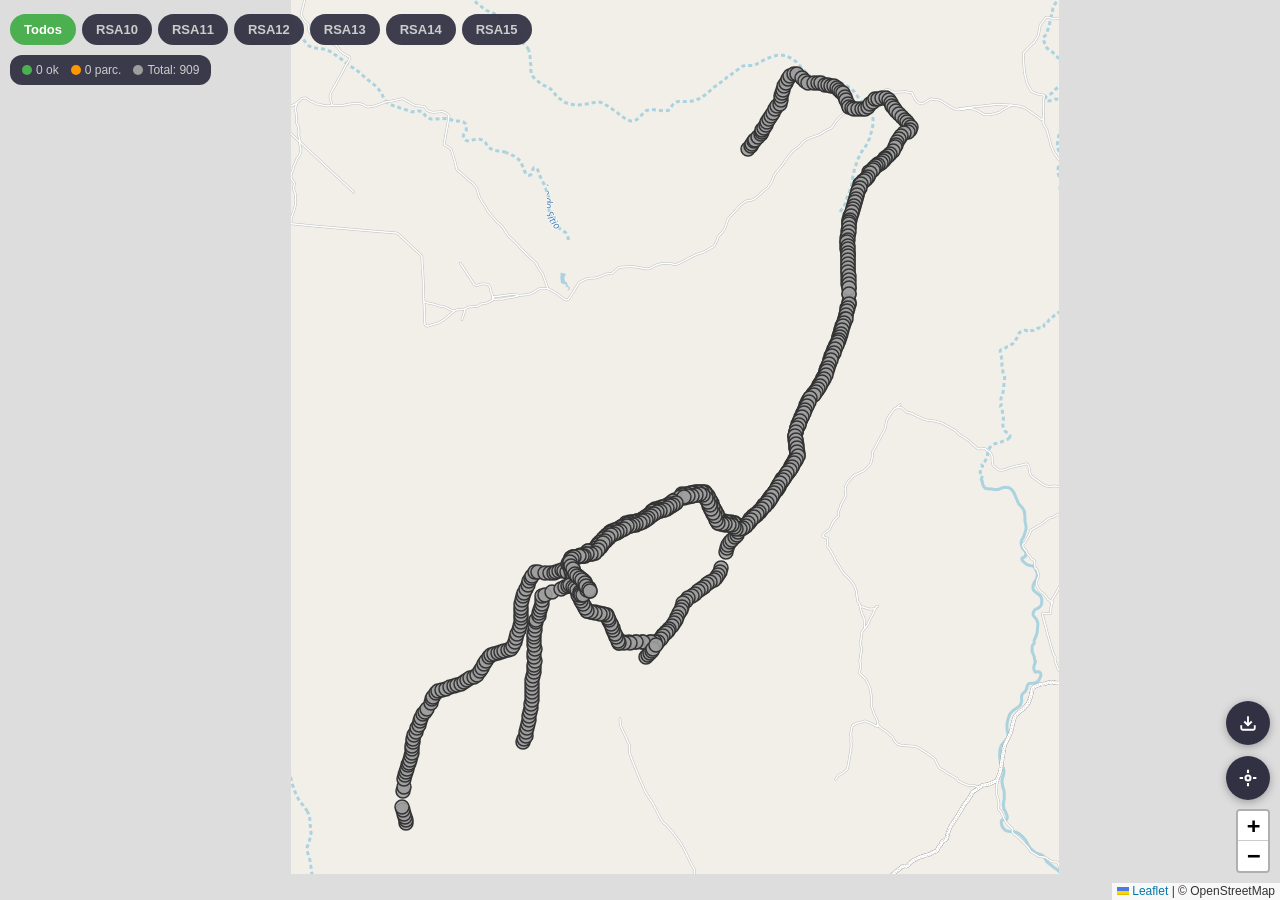
==== index.html @ 2783002f "App de apontamento GAS1 - PWA offline 909 postes com atividades 8.12, mapa offline com Leaflet, pers" ====
<!DOCTYPE html>
<html lang="pt-BR">
<head>
  <meta charset="UTF-8">
  <meta name="viewport" content="width=device-width, initial-scale=1.0, maximum-scale=1.0, user-scalable=no">
  <meta name="apple-mobile-web-app-capable" content="yes">
  <meta name="apple-mobile-web-app-status-bar-style" content="black-translucent">
  <meta name="theme-color" content="#1a1a2e">
  <title>Apontamento GAS1</title>
  <link rel="manifest" href="manifest.json">
  <link rel="icon" href="icons/icon-192.png">
  <link rel="apple-touch-icon" href="icons/icon-192.png">
  <link rel="stylesheet" href="lib/leaflet.css">
  <link rel="stylesheet" href="css/app.css">
</head>
<body>

  <!-- Splash -->
  <div id="splash">
    <h1>Apontamento GAS1</h1>
    <p>Carregando mapa e dados...</p>
  </div>

  <!-- Mapa -->
  <div id="map"></div>

  <!-- Filtros por Parque -->
  <div id="filter-bar"></div>

  <!-- Estatisticas -->
  <div id="stats-bar">
    <div class="stat-item">
      <span class="stat-dot green"></span>
      <span><span id="stats-completed">0</span> ok</span>
    </div>
    <div class="stat-item">
      <span class="stat-dot orange"></span>
      <span><span id="stats-partial">0</span> parc.</span>
    </div>
    <div class="stat-item">
      <span class="stat-dot gray"></span>
      <span>Total: <span id="stats-total">0</span></span>
    </div>
  </div>

  <!-- Botao GPS -->
  <button id="btn-gps" title="Minha localizacao">
    <svg width="20" height="20" viewBox="0 0 24 24" fill="none" stroke="currentColor" stroke-width="2.5">
      <circle cx="12" cy="12" r="3"/>
      <path d="M12 2v4M12 18v4M2 12h4M18 12h4"/>
    </svg>
  </button>

  <!-- Botao Exportar -->
  <button id="btn-export" title="Exportar CSV">
    <svg width="18" height="18" viewBox="0 0 24 24" fill="none" stroke="currentColor" stroke-width="2.5">
      <path d="M21 15v4a2 2 0 0 1-2 2H5a2 2 0 0 1-2-2v-4"/>
      <polyline points="7 10 12 15 17 10"/>
      <line x1="12" y1="15" x2="12" y2="3"/>
    </svg>
  </button>

  <!-- Overlay -->
  <div id="panel-overlay"></div>

  <!-- Painel do Poste -->
  <div id="pole-panel">
    <div class="panel-handle"></div>
    <div class="panel-header">
      <h2 id="pole-title">-</h2>
      <button id="btn-close-panel">&times;</button>
    </div>

    <div class="pole-info">
      <div class="pole-info-item">
        <span class="pole-info-label">Parque</span>
        <span class="pole-info-value" id="pole-parque">-</span>
      </div>
      <div class="pole-info-item">
        <span class="pole-info-label">Barramento</span>
        <span class="pole-info-value" id="pole-barramento">-</span>
      </div>
      <div class="pole-info-item">
        <span class="pole-info-label">Topologia</span>
        <span class="pole-info-value" id="pole-topologia">-</span>
      </div>
      <div class="pole-info-item">
        <span class="pole-info-label">Ancoragem</span>
        <span class="pole-info-value" id="pole-ancoragem">-</span>
      </div>
      <div class="pole-info-item">
        <span class="pole-info-label">Posicao</span>
        <span class="pole-info-value" id="pole-posicao">-</span>
      </div>
      <div class="pole-info-item">
        <span class="pole-info-label">Altura</span>
        <span class="pole-info-value" id="pole-altura">-</span>
      </div>
      <div class="pole-info-item">
        <span class="pole-info-label">Esforco</span>
        <span class="pole-info-value" id="pole-esforco">-</span>
      </div>
    </div>

    <div class="activities-header">Atividades 8.12</div>
    <div id="activities-list"></div>
    <button id="btn-save-panel" style="display:none">Salvar Apontamento</button>
  </div>

  <!-- Scripts -->
  <script src="lib/leaflet.js"></script>
  <script src="js/poles.js"></script>
  <script src="js/db.js"></script>
  <script src="js/map.js"></script>
  <script src="js/ui.js"></script>
  <script src="js/app.js"></script>
</body>
</html>
---- lib/leaflet.css ----
/* required styles */

.leaflet-pane,
.leaflet-tile,
.leaflet-marker-icon,
.leaflet-marker-shadow,
.leaflet-tile-container,
.leaflet-pane > svg,
.leaflet-pane > canvas,
.leaflet-zoom-box,
.leaflet-image-layer,
.leaflet-layer {
	position: absolute;
	left: 0;
	top: 0;
	}
.leaflet-container {
	overflow: hidden;
	}
.leaflet-tile,
.leaflet-marker-icon,
.leaflet-marker-shadow {
	-webkit-user-select: none;
	   -moz-user-select: none;
	        user-select: none;
	  -webkit-user-drag: none;
	}
/* Prevents IE11 from highlighting tiles in blue */
.leaflet-tile::selection {
	background: transparent;
}
/* Safari renders non-retina tile on retina better with this, but Chrome is worse */
.leaflet-safari .leaflet-tile {
	image-rendering: -webkit-optimize-contrast;
	}
/* hack that prevents hw layers "stretching" when loading new tiles */
.leaflet-safari .leaflet-tile-container {
	width: 1600px;
	height: 1600px;
	-webkit-transform-origin: 0 0;
	}
.leaflet-marker-icon,
.leaflet-marker-shadow {
	display: block;
	}
/* .leaflet-container svg: reset svg max-width decleration shipped in Joomla! (joomla.org) 3.x */
/* .leaflet-container img: map is broken in FF if you have max-width: 100% on tiles */
.leaflet-container .leaflet-overlay-pane svg {
	max-width: none !important;
	max-height: none !important;
	}
.leaflet-container .leaflet-marker-pane img,
.leaflet-container .leaflet-shadow-pane img,
.leaflet-container .leaflet-tile-pane img,
.leaflet-container img.leaflet-image-layer,
.leaflet-container .leaflet-tile {
	max-width: none !important;
	max-height: none !important;
	width: auto;
	padding: 0;
	}

.leaflet-container img.leaflet-tile {
	/* See: https://bugs.chromium.org/p/chromium/issues/detail?id=600120 */
	mix-blend-mode: plus-lighter;
}

.leaflet-container.leaflet-touch-zoom {
	-ms-touch-action: pan-x pan-y;
	touch-action: pan-x pan-y;
	}
.leaflet-container.leaflet-touch-drag {
	-ms-touch-action: pinch-zoom;
	/* Fallback for FF which doesn't support pinch-zoom */
	touch-action: none;
	touch-action: pinch-zoom;
}
.leaflet-container.leaflet-touch-drag.leaflet-touch-zoom {
	-ms-touch-action: none;
	touch-action: none;
}
.leaflet-container {
	-webkit-tap-highlight-color: transparent;
}
.leaflet-container a {
	-webkit-tap-highlight-color: rgba(51, 181, 229, 0.4);
}
.leaflet-tile {
	filter: inherit;
	visibility: hidden;
	}
.leaflet-tile-loaded {
	visibility: inherit;
	}
.leaflet-zoom-box {
	width: 0;
	height: 0;
	-moz-box-sizing: border-box;
	     box-sizing: border-box;
	z-index: 800;
	}
/* workaround for https://bugzilla.mozilla.org/show_bug.cgi?id=888319 */
.leaflet-overlay-pane svg {
	-moz-user-select: none;
	}

.leaflet-pane         { z-index: 400; }

.leaflet-tile-pane    { z-index: 200; }
.leaflet-overlay-pane { z-index: 400; }
.leaflet-shadow-pane  { z-index: 500; }
.leaflet-marker-pane  { z-index: 600; }
.leaflet-tooltip-pane   { z-index: 650; }
.leaflet-popup-pane   { z-index: 700; }

.leaflet-map-pane canvas { z-index: 100; }
.leaflet-map-pane svg    { z-index: 200; }

.leaflet-vml-shape {
	width: 1px;
	height: 1px;
	}
.lvml {
	behavior: url(#default#VML);
	display: inline-block;
	position: absolute;
	}


/* control positioning */

.leaflet-control {
	position: relative;
	z-index: 800;
	pointer-events: visiblePainted; /* IE 9-10 doesn't have auto */
	pointer-events: auto;
	}
.leaflet-top,
.leaflet-bottom {
	position: absolute;
	z-index: 1000;
	pointer-events: none;
	}
.leaflet-top {
	top: 0;
	}
.leaflet-right {
	right: 0;
	}
.leaflet-bottom {
	bottom: 0;
	}
.leaflet-left {
	left: 0;
	}
.leaflet-control {
	float: left;
	clear: both;
	}
.leaflet-right .leaflet-control {
	float: right;
	}
.leaflet-top .leaflet-control {
	margin-top: 10px;
	}
.leaflet-bottom .leaflet-control {
	margin-bottom: 10px;
	}
.leaflet-left .leaflet-control {
	margin-left: 10px;
	}
.leaflet-right .leaflet-control {
	margin-right: 10px;
	}


/* zoom and fade animations */

.leaflet-fade-anim .leaflet-popup {
	opacity: 0;
	-webkit-transition: opacity 0.2s linear;
	   -moz-transition: opacity 0.2s linear;
	        transition: opacity 0.2s linear;
	}
.leaflet-fade-anim .leaflet-map-pane .leaflet-popup {
	opacity: 1;
	}
.leaflet-zoom-animated {
	-webkit-transform-origin: 0 0;
	    -ms-transform-origin: 0 0;
	        transform-origin: 0 0;
	}
svg.leaflet-zoom-animated {
	will-change: transform;
}

.leaflet-zoom-anim .leaflet-zoom-animated {
	-webkit-transition: -webkit-transform 0.25s cubic-bezier(0,0,0.25,1);
	   -moz-transition:    -moz-transform 0.25s cubic-bezier(0,0,0.25,1);
	        transition:         transform 0.25s cubic-bezier(0,0,0.25,1);
	}
.leaflet-zoom-anim .leaflet-tile,
.leaflet-pan-anim .leaflet-tile {
	-webkit-transition: none;
	   -moz-transition: none;
	        transition: none;
	}

.leaflet-zoom-anim .leaflet-zoom-hide {
	visibility: hidden;
	}


/* cursors */

.leaflet-interactive {
	cursor: pointer;
	}
.leaflet-grab {
	cursor: -webkit-grab;
	cursor:    -moz-grab;
	cursor:         grab;
	}
.leaflet-crosshair,
.leaflet-crosshair .leaflet-interactive {
	cursor: crosshair;
	}
.leaflet-popup-pane,
.leaflet-control {
	cursor: auto;
	}
.leaflet-dragging .leaflet-grab,
.leaflet-dragging .leaflet-grab .leaflet-interactive,
.leaflet-dragging .leaflet-marker-draggable {
	cursor: move;
	cursor: -webkit-grabbing;
	cursor:    -moz-grabbing;
	cursor:         grabbing;
	}

/* marker & overlays interactivity */
.leaflet-marker-icon,
.leaflet-marker-shadow,
.leaflet-image-layer,
.leaflet-pane > svg path,
.leaflet-tile-container {
	pointer-events: none;
	}

.leaflet-marker-icon.leaflet-interactive,
.leaflet-image-layer.leaflet-interactive,
.leaflet-pane > svg path.leaflet-interactive,
svg.leaflet-image-layer.leaflet-interactive path {
	pointer-events: visiblePainted; /* IE 9-10 doesn't have auto */
	pointer-events: auto;
	}

/* visual tweaks */

.leaflet-container {
	background: #ddd;
	outline-offset: 1px;
	}
.leaflet-container a {
	color: #0078A8;
	}
.leaflet-zoom-box {
	border: 2px dotted #38f;
	background: rgba(255,255,255,0.5);
	}


/* general typography */
.leaflet-container {
	font-family: "Helvetica Neue", Arial, Helvetica, sans-serif;
	font-size: 12px;
	font-size: 0.75rem;
	line-height: 1.5;
	}


/* general toolbar styles */

.leaflet-bar {
	box-shadow: 0 1px 5px rgba(0,0,0,0.65);
	border-radius: 4px;
	}
.leaflet-bar a {
	background-color: #fff;
	border-bottom: 1px solid #ccc;
	width: 26px;
	height: 26px;
	line-height: 26px;
	display: block;
	text-align: center;
	text-decoration: none;
	color: black;
	}
.leaflet-bar a,
.leaflet-control-layers-toggle {
	background-position: 50% 50%;
	background-repeat: no-repeat;
	display: block;
	}
.leaflet-bar a:hover,
.leaflet-bar a:focus {
	background-color: #f4f4f4;
	}
.leaflet-bar a:first-child {
	border-top-left-radius: 4px;
	border-top-right-radius: 4px;
	}
.leaflet-bar a:last-child {
	border-bottom-left-radius: 4px;
	border-bottom-right-radius: 4px;
	border-bottom: none;
	}
.leaflet-bar a.leaflet-disabled {
	cursor: default;
	background-color: #f4f4f4;
	color: #bbb;
	}

.leaflet-touch .leaflet-bar a {
	width: 30px;
	height: 30px;
	line-height: 30px;
	}
.leaflet-touch .leaflet-bar a:first-child {
	border-top-left-radius: 2px;
	border-top-right-radius: 2px;
	}
.leaflet-touch .leaflet-bar a:last-child {
	border-bottom-left-radius: 2px;
	border-bottom-right-radius: 2px;
	}

/* zoom control */

.leaflet-control-zoom-in,
.leaflet-control-zoom-out {
	font: bold 18px 'Lucida Console', Monaco, monospace;
	text-indent: 1px;
	}

.leaflet-touch .leaflet-control-zoom-in, .leaflet-touch .leaflet-control-zoom-out  {
	font-size: 22px;
	}


/* layers control */

.leaflet-control-layers {
	box-shadow: 0 1px 5px rgba(0,0,0,0.4);
	background: #fff;
	border-radius: 5px;
	}
.leaflet-control-layers-toggle {
	background-image: url(images/layers.png);
	width: 36px;
	height: 36px;
	}
.leaflet-retina .leaflet-control-layers-toggle {
	background-image: url(images/layers-2x.png);
	background-size: 26px 26px;
	}
.leaflet-touch .leaflet-control-layers-toggle {
	width: 44px;
	height: 44px;
	}
.leaflet-control-layers .leaflet-control-layers-list,
.leaflet-control-layers-expanded .leaflet-control-layers-toggle {
	display: none;
	}
.leaflet-control-layers-expanded .leaflet-control-layers-list {
	display: block;
	position: relative;
	}
.leaflet-control-layers-expanded {
	padding: 6px 10px 6px 6px;
	color: #333;
	background: #fff;
	}
.leaflet-control-layers-scrollbar {
	overflow-y: scroll;
	overflow-x: hidden;
	padding-right: 5px;
	}
.leaflet-control-layers-selector {
	margin-top: 2px;
	position: relative;
	top: 1px;
	}
.leaflet-control-layers label {
	display: block;
	font-size: 13px;
	font-size: 1.08333em;
	}
.leaflet-control-layers-separator {
	height: 0;
	border-top: 1px solid #ddd;
	margin: 5px -10px 5px -6px;
	}

/* Default icon URLs */
.leaflet-default-icon-path { /* used only in path-guessing heuristic, see L.Icon.Default */
	background-image: url(images/marker-icon.png);
	}


/* attribution and scale controls */

.leaflet-container .leaflet-control-attribution {
	background: #fff;
	background: rgba(255, 255, 255, 0.8);
	margin: 0;
	}
.leaflet-control-attribution,
.leaflet-control-scale-line {
	padding: 0 5px;
	color: #333;
	line-height: 1.4;
	}
.leaflet-control-attribution a {
	text-decoration: none;
	}
.leaflet-control-attribution a:hover,
.leaflet-control-attribution a:focus {
	text-decoration: underline;
	}
.leaflet-attribution-flag {
	display: inline !important;
	vertical-align: baseline !important;
	width: 1em;
	height: 0.6669em;
	}
.leaflet-left .leaflet-control-scale {
	margin-left: 5px;
	}
.leaflet-bottom .leaflet-control-scale {
	margin-bottom: 5px;
	}
.leaflet-control-scale-line {
	border: 2px solid #777;
	border-top: none;
	line-height: 1.1;
	padding: 2px 5px 1px;
	white-space: nowrap;
	-moz-box-sizing: border-box;
	     box-sizing: border-box;
	background: rgba(255, 255, 255, 0.8);
	text-shadow: 1px 1px #fff;
	}
.leaflet-control-scale-line:not(:first-child) {
	border-top: 2px solid #777;
	border-bottom: none;
	margin-top: -2px;
	}
.leaflet-control-scale-line:not(:first-child):not(:last-child) {
	border-bottom: 2px solid #777;
	}

.leaflet-touch .leaflet-control-attribution,
.leaflet-touch .leaflet-control-layers,
.leaflet-touch .leaflet-bar {
	box-shadow: none;
	}
.leaflet-touch .leaflet-control-layers,
.leaflet-touch .leaflet-bar {
	border: 2px solid rgba(0,0,0,0.2);
	background-clip: padding-box;
	}


/* popup */

.leaflet-popup {
	position: absolute;
	text-align: center;
	margin-bottom: 20px;
	}
.leaflet-popup-content-wrapper {
	padding: 1px;
	text-align: left;
	border-radius: 12px;
	}
.leaflet-popup-content {
	margin: 13px 24px 13px 20px;
	line-height: 1.3;
	font-size: 13px;
	font-size: 1.08333em;
	min-height: 1px;
	}
.leaflet-popup-content p {
	margin: 17px 0;
	margin: 1.3em 0;
	}
.leaflet-popup-tip-container {
	width: 40px;
	height: 20px;
	position: absolute;
	left: 50%;
	margin-top: -1px;
	margin-left: -20px;
	overflow: hidden;
	pointer-events: none;
	}
.leaflet-popup-tip {
	width: 17px;
	height: 17px;
	padding: 1px;

	margin: -10px auto 0;
	pointer-events: auto;

	-webkit-transform: rotate(45deg);
	   -moz-transform: rotate(45deg);
	    -ms-transform: rotate(45deg);
	        transform: rotate(45deg);
	}
.leaflet-popup-content-wrapper,
.leaflet-popup-tip {
	background: white;
	color: #333;
	box-shadow: 0 3px 14px rgba(0,0,0,0.4);
	}
.leaflet-container a.leaflet-popup-close-button {
	position: absolute;
	top: 0;
	right: 0;
	border: none;
	text-align: center;
	width: 24px;
	height: 24px;
	font: 16px/24px Tahoma, Verdana, sans-serif;
	color: #757575;
	text-decoration: none;
	background: transparent;
	}
.leaflet-container a.leaflet-popup-close-button:hover,
.leaflet-container a.leaflet-popup-close-button:focus {
	color: #585858;
	}
.leaflet-popup-scrolled {
	overflow: auto;
	}

.leaflet-oldie .leaflet-popup-content-wrapper {
	-ms-zoom: 1;
	}
.leaflet-oldie .leaflet-popup-tip {
	width: 24px;
	margin: 0 auto;

	-ms-filter: "progid:DXImageTransform.Microsoft.Matrix(M11=0.70710678, M12=0.70710678, M21=-0.70710678, M22=0.70710678)";
	filter: progid:DXImageTransform.Microsoft.Matrix(M11=0.70710678, M12=0.70710678, M21=-0.70710678, M22=0.70710678);
	}

.leaflet-oldie .leaflet-control-zoom,
.leaflet-oldie .leaflet-control-layers,
.leaflet-oldie .leaflet-popup-content-wrapper,
.leaflet-oldie .leaflet-popup-tip {
	border: 1px solid #999;
	}


/* div icon */

.leaflet-div-icon {
	background: #fff;
	border: 1px solid #666;
	}


/* Tooltip */
/* Base styles for the element that has a tooltip */
.leaflet-tooltip {
	position: absolute;
	padding: 6px;
	background-color: #fff;
	border: 1px solid #fff;
	border-radius: 3px;
	color: #222;
	white-space: nowrap;
	-webkit-user-select: none;
	-moz-user-select: none;
	-ms-user-select: none;
	user-select: none;
	pointer-events: none;
	box-shadow: 0 1px 3px rgba(0,0,0,0.4);
	}
.leaflet-tooltip.leaflet-interactive {
	cursor: pointer;
	pointer-events: auto;
	}
.leaflet-tooltip-top:before,
.leaflet-tooltip-bottom:before,
.leaflet-tooltip-left:before,
.leaflet-tooltip-right:before {
	position: absolute;
	pointer-events: none;
	border: 6px solid transparent;
	background: transparent;
	content: "";
	}

/* Directions */

.leaflet-tooltip-bottom {
	margin-top: 6px;
}
.leaflet-tooltip-top {
	margin-top: -6px;
}
.leaflet-tooltip-bottom:before,
.leaflet-tooltip-top:before {
	left: 50%;
	margin-left: -6px;
	}
.leaflet-tooltip-top:before {
	bottom: 0;
	margin-bottom: -12px;
	border-top-color: #fff;
	}
.leaflet-tooltip-bottom:before {
	top: 0;
	margin-top: -12px;
	margin-left: -6px;
	border-bottom-color: #fff;
	}
.leaflet-tooltip-left {
	margin-left: -6px;
}
.leaflet-tooltip-right {
	margin-left: 6px;
}
.leaflet-tooltip-left:before,
.leaflet-tooltip-right:before {
	top: 50%;
	margin-top: -6px;
	}
.leaflet-tooltip-left:before {
	right: 0;
	margin-right: -12px;
	border-left-color: #fff;
	}
.leaflet-tooltip-right:before {
	left: 0;
	margin-left: -12px;
	border-right-color: #fff;
	}

/* Printing */

@media print {
	/* Prevent printers from removing background-images of controls. */
	.leaflet-control {
		-webkit-print-color-adjust: exact;
		print-color-adjust: exact;
		}
	}
---- css/app.css ----
/* ===== RESET & BASE ===== */
* {
  margin: 0;
  padding: 0;
  box-sizing: border-box;
  -webkit-tap-highlight-color: transparent;
}

html, body {
  height: 100%;
  width: 100%;
  overflow: hidden;
  font-family: -apple-system, BlinkMacSystemFont, 'Segoe UI', Roboto, sans-serif;
  font-size: 16px;
  color: #222;
  background: #1a1a2e;
}

/* ===== SPLASH ===== */
#splash {
  position: fixed;
  top: 0; left: 0; right: 0; bottom: 0;
  background: #1a1a2e;
  display: flex;
  flex-direction: column;
  align-items: center;
  justify-content: center;
  z-index: 9999;
  transition: opacity 0.3s;
}

#splash h1 {
  color: #fff;
  font-size: 22px;
  margin-bottom: 8px;
}

#splash p {
  color: #aaa;
  font-size: 14px;
}

/* ===== MAPA ===== */
#map {
  position: absolute;
  top: 0; left: 0; right: 0; bottom: 0;
  z-index: 1;
}

/* ===== BARRA DE FILTROS ===== */
#filter-bar {
  position: fixed;
  top: 10px;
  left: 10px;
  right: 10px;
  z-index: 1000;
  display: flex;
  gap: 6px;
  overflow-x: auto;
  padding: 4px 0;
  -webkit-overflow-scrolling: touch;
  scrollbar-width: none;
}

#filter-bar::-webkit-scrollbar {
  display: none;
}

.filter-btn {
  flex-shrink: 0;
  padding: 8px 14px;
  border: none;
  border-radius: 20px;
  background: rgba(30, 30, 50, 0.85);
  color: #ccc;
  font-size: 13px;
  font-weight: 600;
  cursor: pointer;
  backdrop-filter: blur(4px);
  transition: all 0.2s;
}

.filter-btn.active {
  background: #4CAF50;
  color: #fff;
}

/* ===== STATS ===== */
#stats-bar {
  position: fixed;
  top: 55px;
  left: 10px;
  z-index: 1000;
  background: rgba(30, 30, 50, 0.85);
  backdrop-filter: blur(4px);
  border-radius: 12px;
  padding: 8px 12px;
  display: flex;
  gap: 12px;
  font-size: 12px;
  color: #ccc;
}

.stat-item {
  display: flex;
  align-items: center;
  gap: 4px;
}

.stat-dot {
  width: 10px;
  height: 10px;
  border-radius: 50%;
  display: inline-block;
}

.stat-dot.green { background: #4CAF50; }
.stat-dot.orange { background: #FF9800; }
.stat-dot.gray { background: #9E9E9E; }

/* ===== BOTOES FLUTUANTES ===== */
#btn-gps, #btn-export {
  position: fixed;
  z-index: 1000;
  width: 44px;
  height: 44px;
  border: none;
  border-radius: 50%;
  background: rgba(30, 30, 50, 0.9);
  color: #fff;
  font-size: 20px;
  cursor: pointer;
  display: flex;
  align-items: center;
  justify-content: center;
  box-shadow: 0 2px 8px rgba(0,0,0,0.3);
}

#btn-gps {
  bottom: 100px;
  right: 10px;
}

#btn-export {
  bottom: 155px;
  right: 10px;
  font-size: 16px;
}

/* ===== OVERLAY ===== */
#panel-overlay {
  position: fixed;
  top: 0; left: 0; right: 0; bottom: 0;
  background: rgba(0,0,0,0.4);
  z-index: 1500;
  opacity: 0;
  pointer-events: none;
  transition: opacity 0.3s;
}

#panel-overlay.visible {
  opacity: 1;
  pointer-events: auto;
}

/* ===== PAINEL DO POSTE ===== */
#pole-panel {
  position: fixed;
  bottom: 0;
  left: 0;
  right: 0;
  max-height: 80vh;
  z-index: 2000;
  background: #fff;
  border-radius: 20px 20px 0 0;
  transform: translateY(100%);
  transition: transform 0.3s ease;
  overflow-y: auto;
  -webkit-overflow-scrolling: touch;
}

#pole-panel.visible {
  transform: translateY(0);
}

/* Handle do painel */
.panel-handle {
  width: 40px;
  height: 4px;
  background: #ddd;
  border-radius: 2px;
  margin: 10px auto;
}

/* Header do painel */
.panel-header {
  padding: 4px 16px 12px;
  border-bottom: 1px solid #eee;
  display: flex;
  justify-content: space-between;
  align-items: center;
}

.panel-header h2 {
  font-size: 20px;
  color: #1a1a2e;
}

#btn-close-panel {
  width: 36px;
  height: 36px;
  border: none;
  border-radius: 50%;
  background: #f0f0f0;
  font-size: 18px;
  cursor: pointer;
  display: flex;
  align-items: center;
  justify-content: center;
  color: #666;
}

/* Info do poste */
.pole-info {
  padding: 12px 16px;
  display: grid;
  grid-template-columns: 1fr 1fr;
  gap: 6px 16px;
  font-size: 13px;
  border-bottom: 1px solid #eee;
}

.pole-info-item {
  display: flex;
  flex-direction: column;
}

.pole-info-label {
  color: #888;
  font-size: 11px;
  text-transform: uppercase;
  letter-spacing: 0.5px;
}

.pole-info-value {
  color: #333;
  font-weight: 600;
}

/* Lista de atividades */
.activities-header {
  padding: 12px 16px 6px;
  font-size: 13px;
  font-weight: 700;
  color: #888;
  text-transform: uppercase;
  letter-spacing: 0.5px;
}

#activities-list {
  padding: 0 16px 24px;
}

.activity-row {
  display: flex;
  align-items: center;
  justify-content: space-between;
  padding: 10px 0;
  border-bottom: 1px solid #f0f0f0;
}

.activity-row:last-child {
  border-bottom: none;
}

.activity-info {
  flex: 1;
  display: flex;
  flex-direction: column;
  gap: 2px;
}

.activity-name {
  font-size: 14px;
  font-weight: 500;
  color: #333;
}

.activity-row.done .activity-name {
  color: #4CAF50;
}

.activity-date {
  font-size: 11px;
  color: #888;
}

/* Toggle de atividade */
.activity-toggle {
  width: 48px;
  height: 48px;
  min-width: 48px;
  border: 3px solid #ddd;
  border-radius: 12px;
  background: #fff;
  font-size: 22px;
  cursor: pointer;
  display: flex;
  align-items: center;
  justify-content: center;
  transition: all 0.2s;
  color: transparent;
  margin-left: 12px;
}

.activity-toggle.active {
  background: #4CAF50;
  border-color: #4CAF50;
  color: #fff;
}

/* ===== BOTAO SALVAR ===== */
#btn-save-panel {
  display: block;
  width: calc(100% - 32px);
  margin: 12px 16px 24px;
  padding: 14px;
  border: none;
  border-radius: 12px;
  background: #4CAF50;
  color: #fff;
  font-size: 16px;
  font-weight: 700;
  cursor: pointer;
  transition: background 0.2s;
}

#btn-save-panel:active {
  background: #388E3C;
}

/* ===== TOOLTIP DOS POSTES ===== */
.pole-tooltip {
  background: rgba(30, 30, 50, 0.9) !important;
  border: none !important;
  border-radius: 6px !important;
  color: #fff !important;
  font-size: 11px !important;
  padding: 3px 8px !important;
  font-weight: 600;
}

.pole-tooltip::before {
  border-top-color: rgba(30, 30, 50, 0.9) !important;
}

/* ===== RESPONSIVO ===== */
@media (max-width: 380px) {
  .filter-btn {
    padding: 6px 10px;
    font-size: 12px;
  }
  .activity-name {
    font-size: 13px;
  }
}

/* Safe area para notch */
@supports (padding-top: env(safe-area-inset-top)) {
  #filter-bar {
    top: calc(10px + env(safe-area-inset-top));
  }
  #pole-panel {
    padding-bottom: env(safe-area-inset-bottom);
  }
}
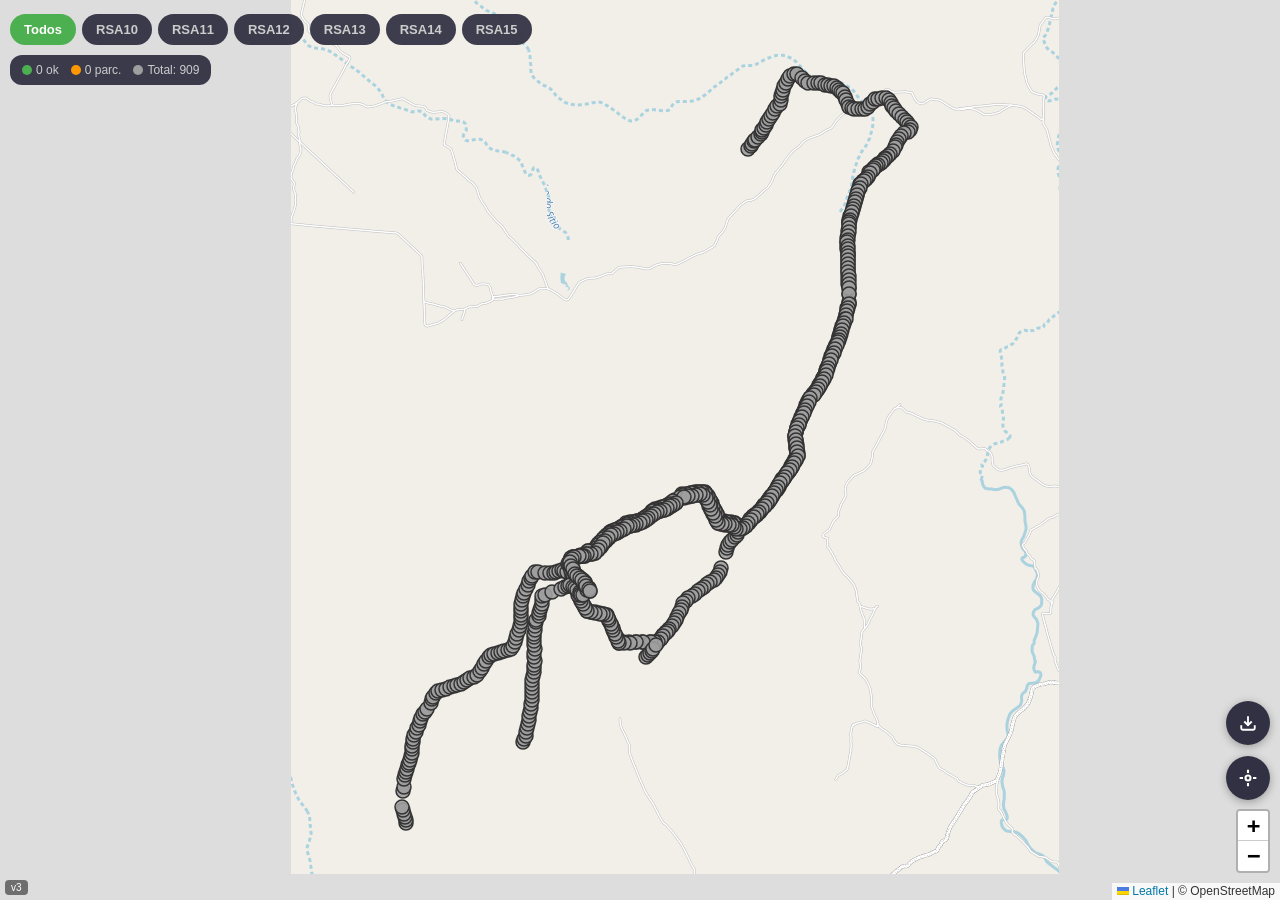
==== commit 9aa5d441: "Adicionar marca dagua de versao (v3) Co-Authored-By: Claude Opus 4.6 <noreply@anthropic.com>" ====
--- a/index.html
+++ b/index.html
@@ -23,6 +23,7 @@
 
   <!-- Mapa -->
   <div id="map"></div>
+  <div id="version-tag">v3</div>
 
   <!-- Filtros por Parque -->
   <div id="filter-bar"></div>
--- a/css/app.css
+++ b/css/app.css
@@ -354,6 +354,20 @@
   border-top-color: rgba(30, 30, 50, 0.9) !important;
 }
 
+/* ===== VERSAO ===== */
+#version-tag {
+  position: fixed;
+  bottom: 5px;
+  left: 5px;
+  z-index: 1000;
+  background: rgba(0,0,0,0.5);
+  color: #fff;
+  font-size: 10px;
+  padding: 2px 6px;
+  border-radius: 4px;
+  pointer-events: none;
+}
+
 /* ===== RESPONSIVO ===== */
 @media (max-width: 380px) {
   .filter-btn {
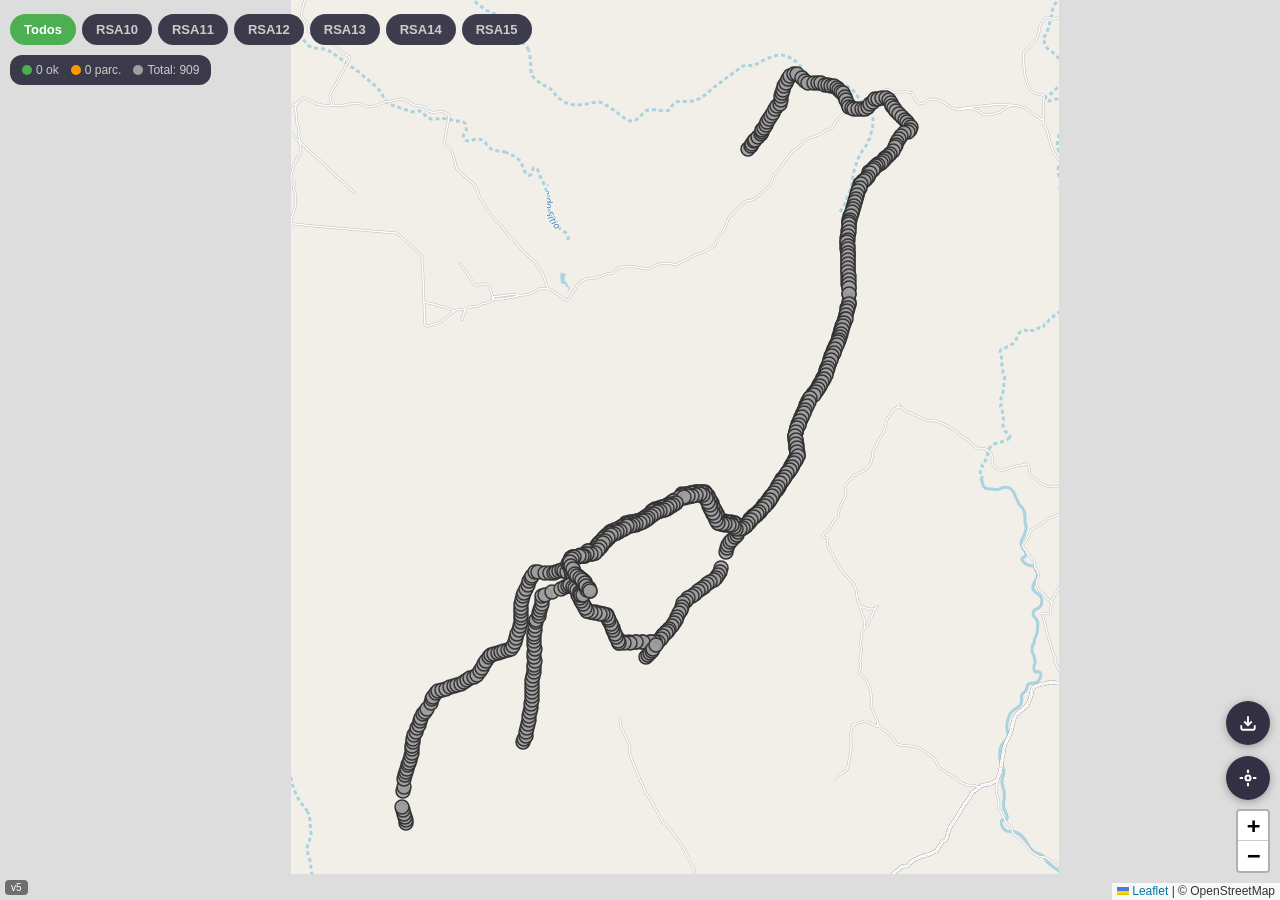
==== commit 87fe4d59: "Forcar auto-reload quando SW atualizar + versao v5 Co-Authored-By: Claude Opus 4.6 <noreply@anthropi" ====
--- a/index.html
+++ b/index.html
@@ -23,7 +23,7 @@
 
   <!-- Mapa -->
   <div id="map"></div>
-  <div id="version-tag">v3</div>
+  <div id="version-tag">v5</div>
 
   <!-- Filtros por Parque -->
   <div id="filter-bar"></div>
